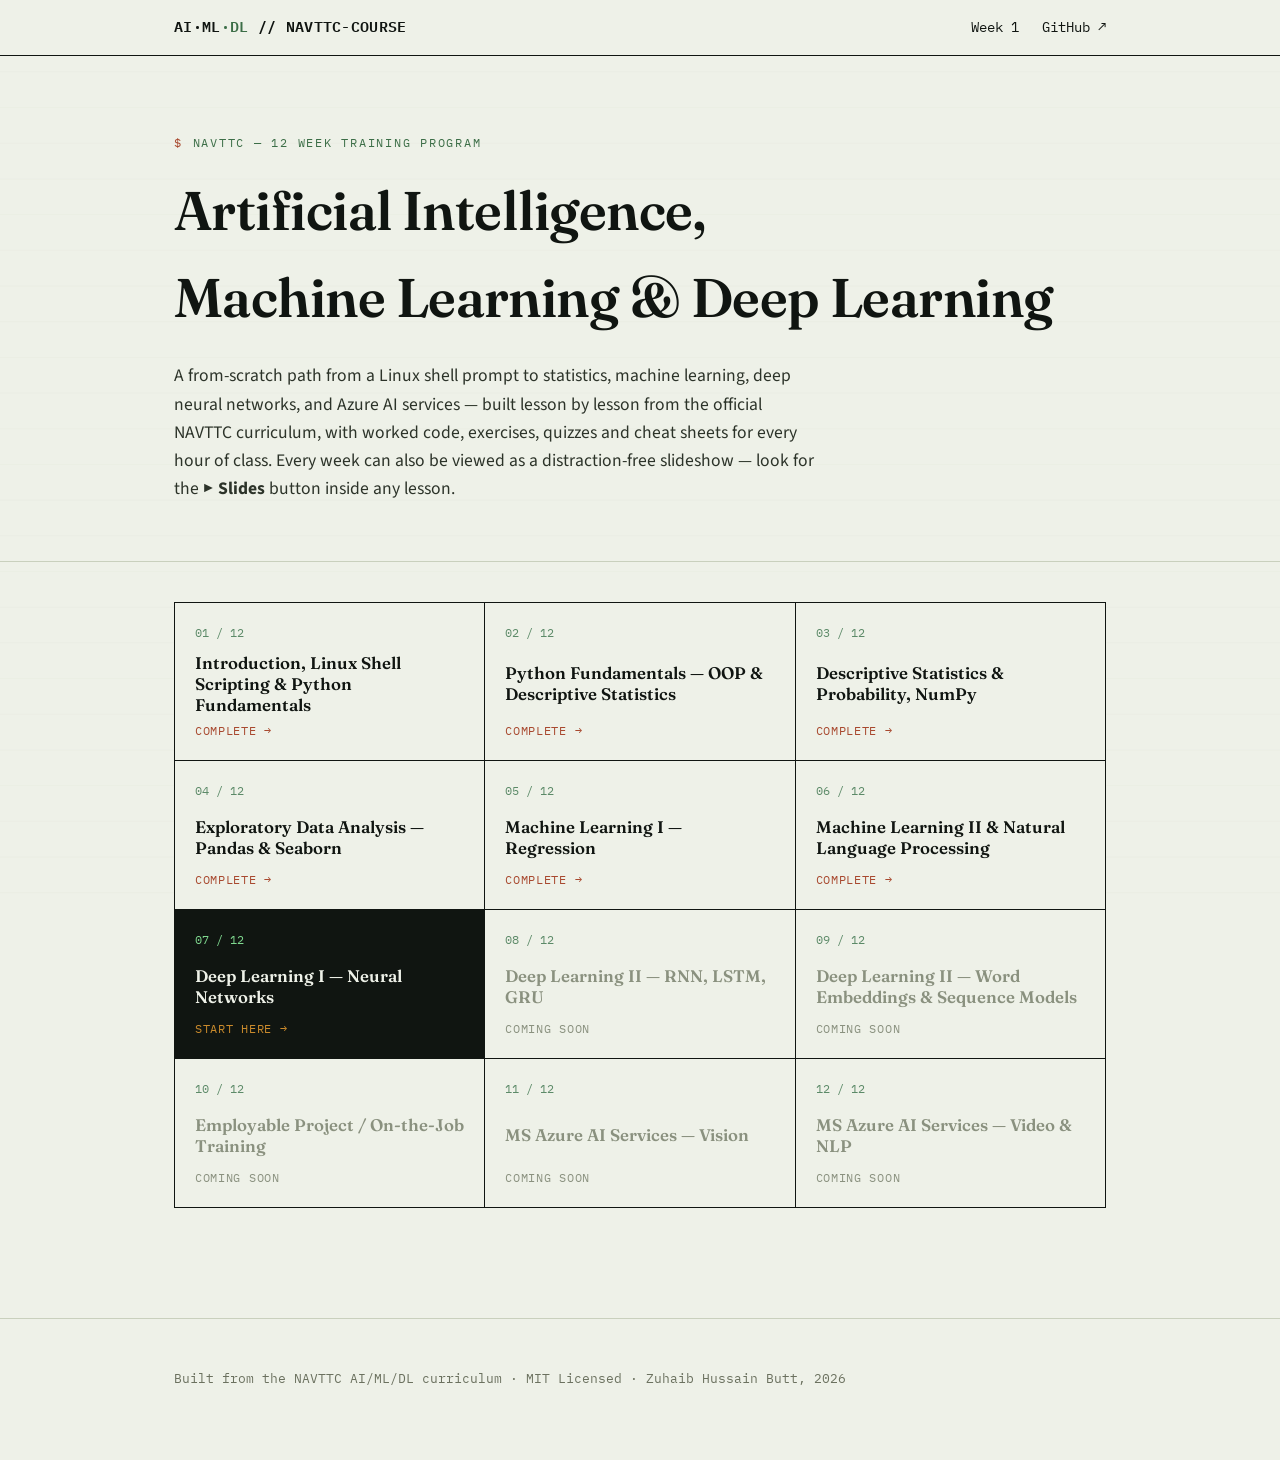
==== index.html @ b508e31c "Unlock Week 7 on course dashboard" ====
<!DOCTYPE html>
<html lang="en">
<head>
<meta charset="UTF-8">
<meta name="viewport" content="width=device-width, initial-scale=1.0">
<title>AI, ML &amp; Deep Learning — NAVTTC Course</title>
<meta name="description" content="A 12-week Artificial Intelligence, Machine Learning &amp; Deep Learning training course, built by Zuhaib Hussain Butt from the NAVTTC curriculum.">
<link rel="preconnect" href="https://fonts.googleapis.com">
<link href="https://fonts.googleapis.com/css2?family=Fraunces:wght@500;600;700&family=Source+Sans+3:wght@400;500;600&family=IBM+Plex+Mono:wght@400;500;600&display=swap" rel="stylesheet">
<link rel="stylesheet" href="assets/css/style.css">
</head>
<body>

<header class="topbar">
  <div class="wrap">
    <div class="brand">AI·ML<span>·DL</span> // navttc-course</div>
    <nav class="topnav">
      <a href="week1/index.html">Week 1</a>
      <a href="https://github.com/ZuhaibHussainButt/AI-ML-Navttc-course-By-zuhaib-" target="_blank" rel="noopener">GitHub ↗</a>
    </nav>
  </div>
</header>

<section class="hero">
  <div class="wrap">
    <p class="eyebrow">navttc — 12 week training program</p>
    <h1>Artificial Intelligence,<br>Machine Learning &amp; Deep Learning</h1>
    <p class="lede">A from-scratch path from a Linux shell prompt to statistics, machine learning,
      deep neural networks, and Azure AI services — built lesson by lesson from the official
      NAVTTC curriculum, with worked code, exercises, quizzes and cheat sheets for every hour of class.
      Every week can also be viewed as a distraction-free slideshow — look for the
      <strong>▶ Slides</strong> button inside any lesson.</p>
  </div>
</section>

<section class="week-index">
  <div class="wrap">
    <div class="week-grid">

      <a class="week-card" href="week1/index.html">
        <span class="num">01 / 12</span>
        <div>
          <h3>Introduction, Linux Shell Scripting &amp; Python Fundamentals</h3>
        </div>
        <span class="tag">Complete →</span>
      </a>

      <a class="week-card" href="week2/index.html">
        <span class="num">02 / 12</span>
        <div><h3>Python Fundamentals — OOP &amp; Descriptive Statistics</h3></div>
        <span class="tag">Complete →</span>
      </a>

      <a class="week-card" href="week3/index.html">
        <span class="num">03 / 12</span>
        <div><h3>Descriptive Statistics &amp; Probability, NumPy</h3></div>
        <span class="tag">Complete →</span>
      </a>

      <a class="week-card" href="week4/index.html">
        <span class="num">04 / 12</span>
        <div><h3>Exploratory Data Analysis — Pandas &amp; Seaborn</h3></div>
        <span class="tag">Complete →</span>
      </a>

      <a class="week-card" href="week5/index.html">
        <span class="num">05 / 12</span>
        <div><h3>Machine Learning I — Regression</h3></div>
        <span class="tag">Complete →</span>
      </a>

      <a class="week-card" href="week6/index.html">
        <span class="num">06 / 12</span>
        <div><h3>Machine Learning II &amp; Natural Language Processing</h3></div>
        <span class="tag">Complete →</span>
      </a>

      <a class="week-card active" href="week7/index.html">
        <span class="num">07 / 12</span>
        <div><h3>Deep Learning I — Neural Networks</h3></div>
        <span class="tag">Start here →</span>
      </a>

      <div class="week-card locked">
        <span class="num">08 / 12</span>
        <div><h3>Deep Learning II — RNN, LSTM, GRU</h3></div>
        <span class="tag">Coming soon</span>
      </div>

      <div class="week-card locked">
        <span class="num">09 / 12</span>
        <div><h3>Deep Learning II — Word Embeddings &amp; Sequence Models</h3></div>
        <span class="tag">Coming soon</span>
      </div>

      <div class="week-card locked">
        <span class="num">10 / 12</span>
        <div><h3>Employable Project / On-the-Job Training</h3></div>
        <span class="tag">Coming soon</span>
      </div>

      <div class="week-card locked">
        <span class="num">11 / 12</span>
        <div><h3>MS Azure AI Services — Vision</h3></div>
        <span class="tag">Coming soon</span>
      </div>

      <div class="week-card locked">
        <span class="num">12 / 12</span>
        <div><h3>MS Azure AI Services — Video &amp; NLP</h3></div>
        <span class="tag">Coming soon</span>
      </div>

    </div>
  </div>
</section>

<footer>
  <div class="wrap">
    Built from the NAVTTC AI/ML/DL curriculum · MIT Licensed · Zuhaib Hussain Butt, 2026
  </div>
</footer>

</body>
</html>
---- assets/css/style.css ----
/* ============================================================
   AI · ML · Deep Learning — NAVTTC Course Site
   Design language: "field notebook meets terminal" — the course
   moves from a shell prompt to Python to statistics to neural
   nets, so the visual system borrows from a lab notebook (index
   tabs, punch-card numbering, monospace data) crossed with a
   dark terminal (the very first thing every trainee opens).
   ============================================================ */

:root{
  --ink:        #101511;
  --paper:      #eef1e8;
  --paper-dim:  #e2e6d9;
  --line:       #c9d0bd;
  --moss:       #3c6e47;
  --moss-dim:   #5c8a68;
  --amber:      #c98a2c;
  --rust:       #a8492f;
  --code-bg:    #0d130f;
  --code-ink:   #d8e4d0;
  --code-accent:#7fd88f;

  --font-display: "Fraunces", "Iowan Old Style", "Georgia", serif;
  --font-body:    "Source Sans 3", "Helvetica Neue", Arial, sans-serif;
  --font-mono:    "IBM Plex Mono", "SFMono-Regular", Consolas, monospace;

  --radius: 2px;
  --max: 980px;
}

@font-face{ font-family: sysfallback; src: local(Arial); }

*{ box-sizing: border-box; }
html{ scroll-behavior: smooth; }

body{
  margin:0;
  background: var(--paper);
  color: var(--ink);
  font-family: var(--font-body);
  font-size: 17px;
  line-height: 1.6;
  -webkit-font-smoothing: antialiased;
}

body::before{
  content:"";
  position: fixed; inset:0;
  background-image:
    linear-gradient(var(--line) 1px, transparent 1px);
  background-size: 100% 2.1em;
  opacity: .08;
  pointer-events: none;
  z-index: 0;
}

a{ color: var(--moss); text-decoration-thickness: 1px; }
a:hover{ color: var(--rust); }

h1,h2,h3,h4{ font-family: var(--font-display); font-weight: 600; margin: 0 0 .4em; }
h1{ font-size: clamp(2.2rem, 5vw, 3.4rem); letter-spacing: -.01em; }
h2{ font-size: clamp(1.5rem, 3vw, 2rem); }
h3{ font-size: 1.25rem; }

.wrap{ max-width: var(--max); margin: 0 auto; padding: 0 24px; position: relative; z-index:1; }

/* ---------- top bar ---------- */
.topbar{
  border-bottom: 1px solid var(--ink);
  background: var(--paper);
  position: sticky; top:0; z-index: 50;
}
.topbar .wrap{ display:flex; align-items:center; justify-content: space-between; padding: 14px 24px; }
.brand{ font-family: var(--font-mono); font-weight:600; letter-spacing:.02em; font-size: .95rem; text-transform: uppercase; color: var(--ink); }
.brand span{ color: var(--moss); }
.topnav a{ font-family: var(--font-mono); font-size: .85rem; margin-left: 20px; color: var(--ink); text-decoration:none; border-bottom: 1px solid transparent; }
.topnav a:hover{ border-bottom-color: var(--rust); color: var(--rust); }

/* ---------- hero ---------- */
.hero{
  padding: 64px 0 40px;
  border-bottom: 1px solid var(--line);
}
.hero .eyebrow{
  font-family: var(--font-mono);
  font-size: .78rem;
  text-transform: uppercase;
  letter-spacing: .14em;
  color: var(--moss);
  display:flex; align-items:center; gap:10px;
  margin-bottom: 14px;
}
.hero .eyebrow::before{ content:"$"; color: var(--rust); }
.hero p.lede{ max-width: 640px; font-size: 1.1rem; color:#2c3329; }

/* ---------- punch-card week index ---------- */
.week-index{ padding: 40px 0 80px; }
.week-grid{
  display:grid;
  grid-template-columns: repeat(auto-fill, minmax(240px,1fr));
  gap: 1px;
  background: var(--ink);
  border: 1px solid var(--ink);
}
.week-card{
  background: var(--paper);
  padding: 20px;
  min-height: 148px;
  display:flex; flex-direction:column; justify-content: space-between;
  text-decoration:none;
  color: var(--ink);
  transition: background .15s ease;
  position: relative;
}
.week-card:hover{ background: var(--paper-dim); }
.week-card .num{
  font-family: var(--font-mono);
  font-size: .78rem;
  color: var(--moss-dim);
}
.week-card h3{ margin: 10px 0 6px; font-size: 1.05rem; line-height:1.25; }
.week-card .tag{
  font-family: var(--font-mono); font-size: .72rem; text-transform:uppercase;
  letter-spacing: .06em; color: var(--rust);
}
.week-card.locked{ color:#8a917f; }
.week-card.locked .tag{ color:#8a917f; }
.week-card.active{ background: var(--ink); color: var(--paper); }
.week-card.active .num{ color: var(--code-accent); }
.week-card.active .tag{ color: var(--amber); }

/* ---------- day tabs ---------- */
.daynav{
  display:flex; flex-wrap:wrap; gap:8px;
  padding: 24px 0;
  border-bottom: 1px solid var(--line);
  position: sticky; top: 53px; background: var(--paper); z-index: 40;
}
.daynav a{
  font-family: var(--font-mono); font-size: .82rem;
  padding: 8px 14px;
  border: 1px solid var(--ink);
  text-decoration:none; color: var(--ink);
  border-radius: var(--radius);
}
.daynav a:hover{ background: var(--ink); color: var(--paper); }

/* ---------- lesson blocks ---------- */
.day-section{ padding: 56px 0; border-bottom: 1px dashed var(--line); }
.day-section:last-of-type{ border-bottom: none; }
.day-head{ display:flex; align-items: baseline; gap: 16px; margin-bottom: 8px; }
.day-head .day-num{
  font-family: var(--font-mono); font-size: 2.6rem; font-weight:700; color: var(--paper);
  background: var(--moss); padding: 2px 14px; line-height:1;
}
.day-head h2{ margin:0; }
.day-sub{ font-family: var(--font-mono); font-size: .85rem; color: var(--rust); margin-bottom: 28px; }

.topic{ margin: 30px 0; padding-left: 18px; border-left: 3px solid var(--moss); }
.topic h3{ margin-bottom: 8px; }
.topic h3 .hr{ font-family: var(--font-mono); font-size:.7rem; color:#8a917f; margin-left:8px; font-weight:400; }
.topic p{ margin: 0 0 10px; }
.topic ul{ margin: 8px 0; padding-left: 22px; }
.topic li{ margin-bottom: 4px; }

.callout{
  background: var(--paper-dim);
  border: 1px solid var(--line);
  border-left: 4px solid var(--amber);
  padding: 14px 18px;
  margin: 14px 0;
  font-size: .95rem;
}
.callout.warn{ border-left-color: var(--rust); }
.callout .tag{ font-family: var(--font-mono); font-size:.72rem; text-transform:uppercase; letter-spacing:.08em; color: var(--rust); display:block; margin-bottom:4px;}
.callout.warn .tag{ color: var(--rust); }

pre{
  background: var(--code-bg);
  color: var(--code-ink);
  font-family: var(--font-mono);
  font-size: .87rem;
  padding: 18px 20px;
  overflow-x: auto;
  border-radius: var(--radius);
  margin: 14px 0;
  line-height: 1.55;
}
pre .c{ color: var(--code-accent); } /* comments */
code{ font-family: var(--font-mono); background: var(--paper-dim); padding: 1px 5px; border-radius: 2px; font-size: .92em; }
pre code{ background: none; padding:0; }

/* ---------- quiz ---------- */
.quiz-block{ background:#fff; border:1px solid var(--ink); padding: 20px; margin: 16px 0; }
.quiz-block p.q{ font-weight:600; margin: 0 0 10px; }
.quiz-block ol{ margin:0 0 10px; padding-left: 22px; }
.quiz-block .ans{ font-family: var(--font-mono); font-size: .85rem; color: var(--moss); }
.quiz-block details summary{ cursor:pointer; font-family: var(--font-mono); font-size:.82rem; color: var(--rust); }

/* ---------- exercises ---------- */
.ex-grid{ display:grid; grid-template-columns: repeat(auto-fit,minmax(220px,1fr)); gap:14px; margin: 16px 0; }
.ex-card{ border:1px solid var(--line); background:#fff; padding:16px; }
.ex-card .lvl{ font-family: var(--font-mono); font-size:.7rem; text-transform:uppercase; letter-spacing:.08em; padding:2px 8px; border-radius: 10px; display:inline-block; margin-bottom:8px;}
.lvl.easy{ background:#e1f0e4; color: var(--moss); }
.lvl.medium{ background:#f5e6c9; color:#8a5a12; }
.lvl.hard{ background:#f3d9d0; color: var(--rust); }
.lvl.expert{ background: var(--ink); color: var(--paper); }

/* ---------- cheat sheet ---------- */
.cheat{ background: var(--ink); color: var(--paper); padding: 30px; margin: 20px 0; }
.cheat h3{ color: var(--code-accent); }
.cheat table{ width:100%; border-collapse: collapse; font-family: var(--font-mono); font-size: .85rem; }
.cheat td{ padding: 6px 10px; border-bottom: 1px solid #2a3327; vertical-align: top; }
.cheat td:first-child{ color: var(--amber); white-space: nowrap; }

/* ---------- mcq self-check ---------- */
.mcq{ background:#fff; border:1px solid var(--ink); padding:18px; margin:14px 0; }
.mcq p.q{ font-weight:600; margin:0 0 10px; }
.mcq-opt{ display:block; width:100%; text-align:left; background: var(--paper); border:1px solid var(--line); padding:8px 12px; margin-bottom:6px; font-family: var(--font-body); cursor:pointer; border-radius: var(--radius); }
.mcq-opt:hover{ border-color: var(--ink); }
.mcq-opt.correct{ background:#e1f0e4; border-color: var(--moss); }
.mcq-opt.wrong{ background:#f3d9d0; border-color: var(--rust); }

/* ---------- video embeds ---------- */
.video-embed{
  position:relative; width:100%; max-width:640px; padding-bottom:min(56.25%, 360px);
  height:0; overflow:hidden; margin:18px 0; border:1px solid var(--ink); background:#000;
}
.video-embed iframe{ position:absolute; top:0; left:0; width:100%; height:100%; border:0; }
.video-caption{ font-family: var(--font-mono); font-size:.78rem; color:#6b715f; margin-top:6px; }
.video-caption a{ color:#6b715f; }

/* ---------- slide mode toggle button ---------- */
.topnav-btn{
  font-family: var(--font-mono); font-size:.85rem; margin-left:20px;
  background: var(--ink); color: var(--paper); border:1px solid var(--ink);
  padding: 5px 12px; border-radius: var(--radius); cursor:pointer;
}
.topnav-btn:hover{ background: var(--rust); border-color: var(--rust); }
body.slide-mode .topnav-btn{ background: var(--rust); border-color: var(--rust); }

/* ---------- slide mode presentation ---------- */
body.slide-mode{ overflow:hidden; }
body.slide-mode .topbar,
body.slide-mode .hero,
body.slide-mode .daynav,
body.slide-mode footer,
body.slide-mode .progress-track{ display:none !important; }

body.slide-mode main.wrap{ max-width:none; padding:0; }

body.slide-mode .day-section{
  display:none;
  height:100vh;
  width:100vw;
  padding: 64px 8vw 90px;
  border-bottom:none;
  overflow-y:auto;
  box-sizing:border-box;
}
body.slide-mode .day-section.active-slide{ display:block; animation: slidein .25s ease; }
@keyframes slidein{ from{ opacity:0; transform: translateX(12px);} to{ opacity:1; transform:none; } }

body.slide-mode .day-head .day-num{ font-size: 3.2rem; }
body.slide-mode .topic{ max-width: 900px; }
body.slide-mode .cheat table{ font-size: .95rem; }

.slide-controls{
  position:fixed; bottom:0; left:0; right:0;
  display:none; align-items:center; justify-content:space-between;
  padding:14px 28px; background: var(--ink); color: var(--paper);
  font-family: var(--font-mono); font-size:.85rem; z-index:200;
}
body.slide-mode .slide-controls{ display:flex; }
.slide-controls button{
  background:none; border:1px solid var(--paper); color: var(--paper);
  font-family: var(--font-mono); padding:7px 16px; cursor:pointer; border-radius: var(--radius);
}
.slide-controls button:hover{ background: var(--paper); color: var(--ink); }
.slide-controls .slide-pos{ letter-spacing:.05em; color: var(--code-accent); }
.slide-exit{
  position:fixed; top:16px; right:16px; z-index:210; display:none;
  background: var(--ink); color: var(--paper); border:1px solid var(--paper);
  font-family: var(--font-mono); font-size:.78rem; padding:7px 14px; cursor:pointer; border-radius: var(--radius);
}
body.slide-mode .slide-exit{ display:block; }
.slide-exit:hover{ background: var(--rust); border-color: var(--rust); }

@media (max-width: 640px){
  body.slide-mode .day-section{ padding: 50px 6vw 90px; }
  body.slide-mode .day-head .day-num{ font-size: 2rem; }
}

/* ---------- footer ---------- */
footer{ padding: 50px 0 70px; font-family: var(--font-mono); font-size: .8rem; color:#6b715f; border-top:1px solid var(--line); margin-top: 30px;}
footer a{ color:#6b715f; }

.progress-track{ height: 4px; background: var(--line); position: sticky; top:0; z-index: 60;}
.progress-fill{ height:100%; background: var(--moss); width:0%; }

@media (max-width: 640px){
  .day-head .day-num{ font-size: 1.8rem; }
  .daynav{ position: static; }
}
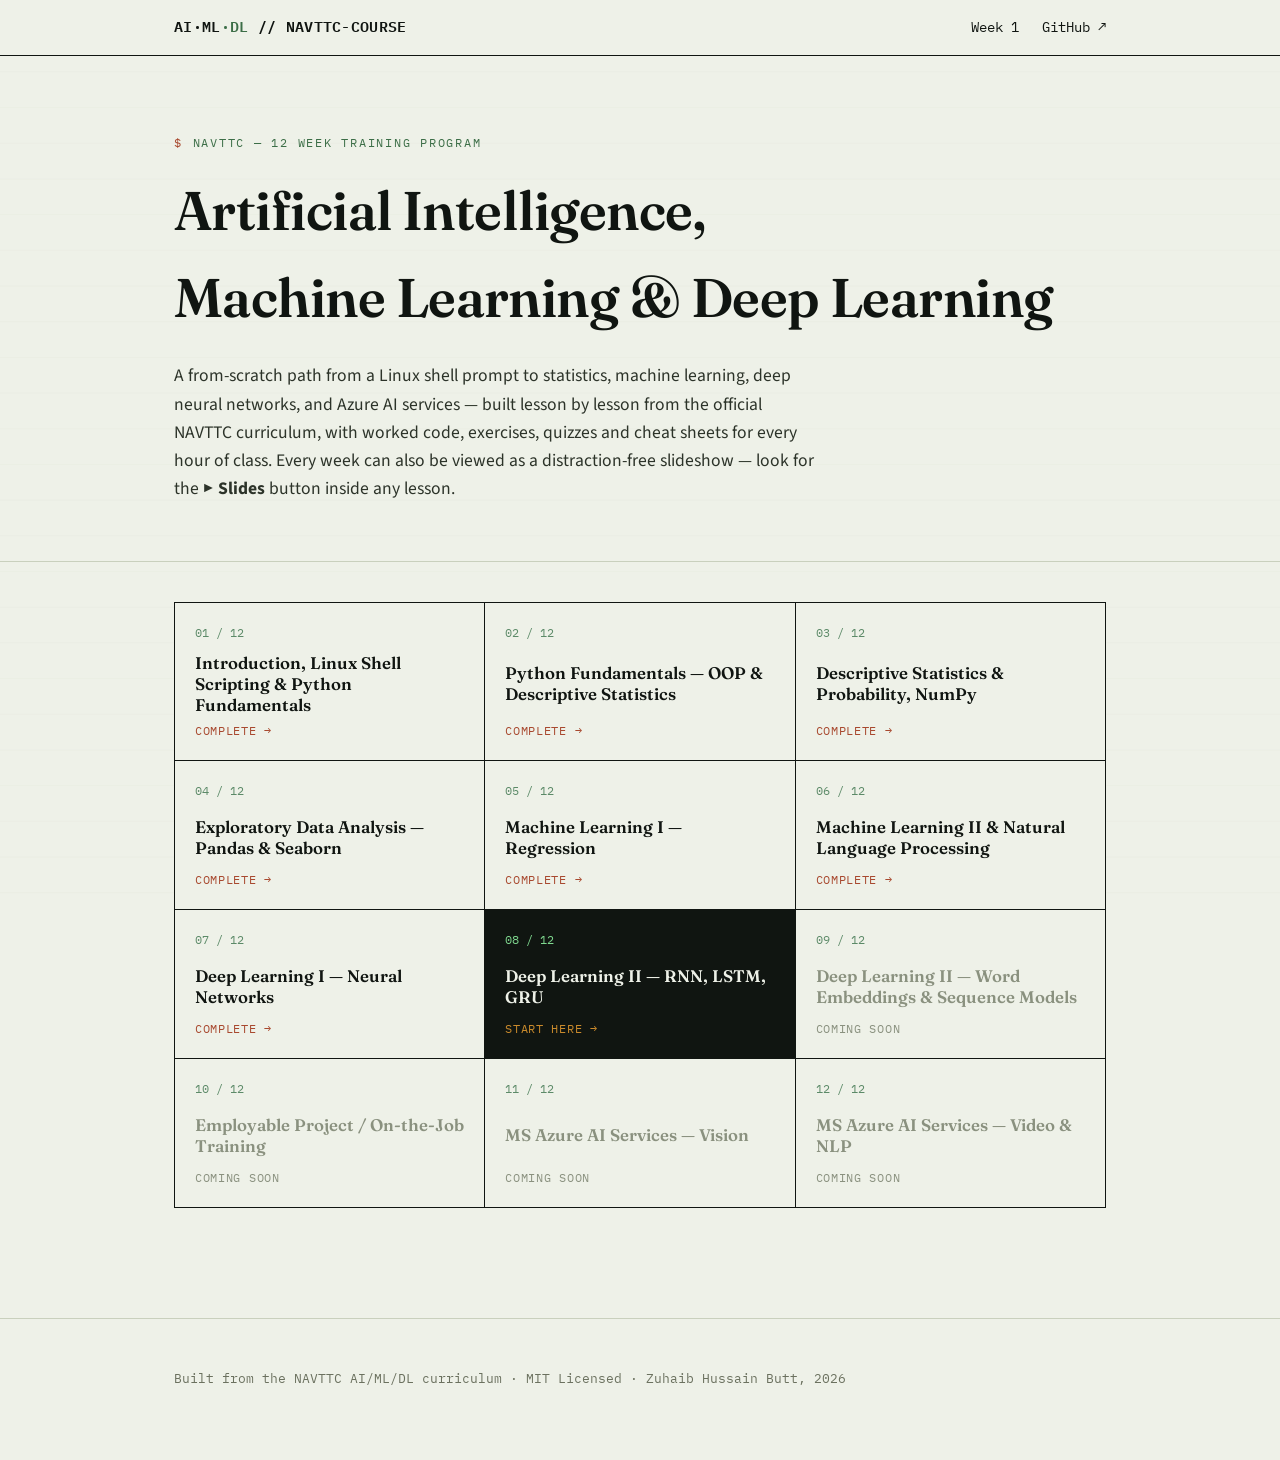
==== commit 34998f08: "Unlock Week 8 on course dashboard" ====
--- a/index.html
+++ b/index.html
@@ -75,17 +75,17 @@
         <span class="tag">Complete →</span>
       </a>
 
-      <a class="week-card active" href="week7/index.html">
+      <a class="week-card" href="week7/index.html">
         <span class="num">07 / 12</span>
         <div><h3>Deep Learning I — Neural Networks</h3></div>
+        <span class="tag">Complete →</span>
+      </a>
+
+      <a class="week-card active" href="week8/index.html">
+        <span class="num">08 / 12</span>
+        <div><h3>Deep Learning II — RNN, LSTM, GRU</h3></div>
         <span class="tag">Start here →</span>
       </a>
-
-      <div class="week-card locked">
-        <span class="num">08 / 12</span>
-        <div><h3>Deep Learning II — RNN, LSTM, GRU</h3></div>
-        <span class="tag">Coming soon</span>
-      </div>
 
       <div class="week-card locked">
         <span class="num">09 / 12</span>
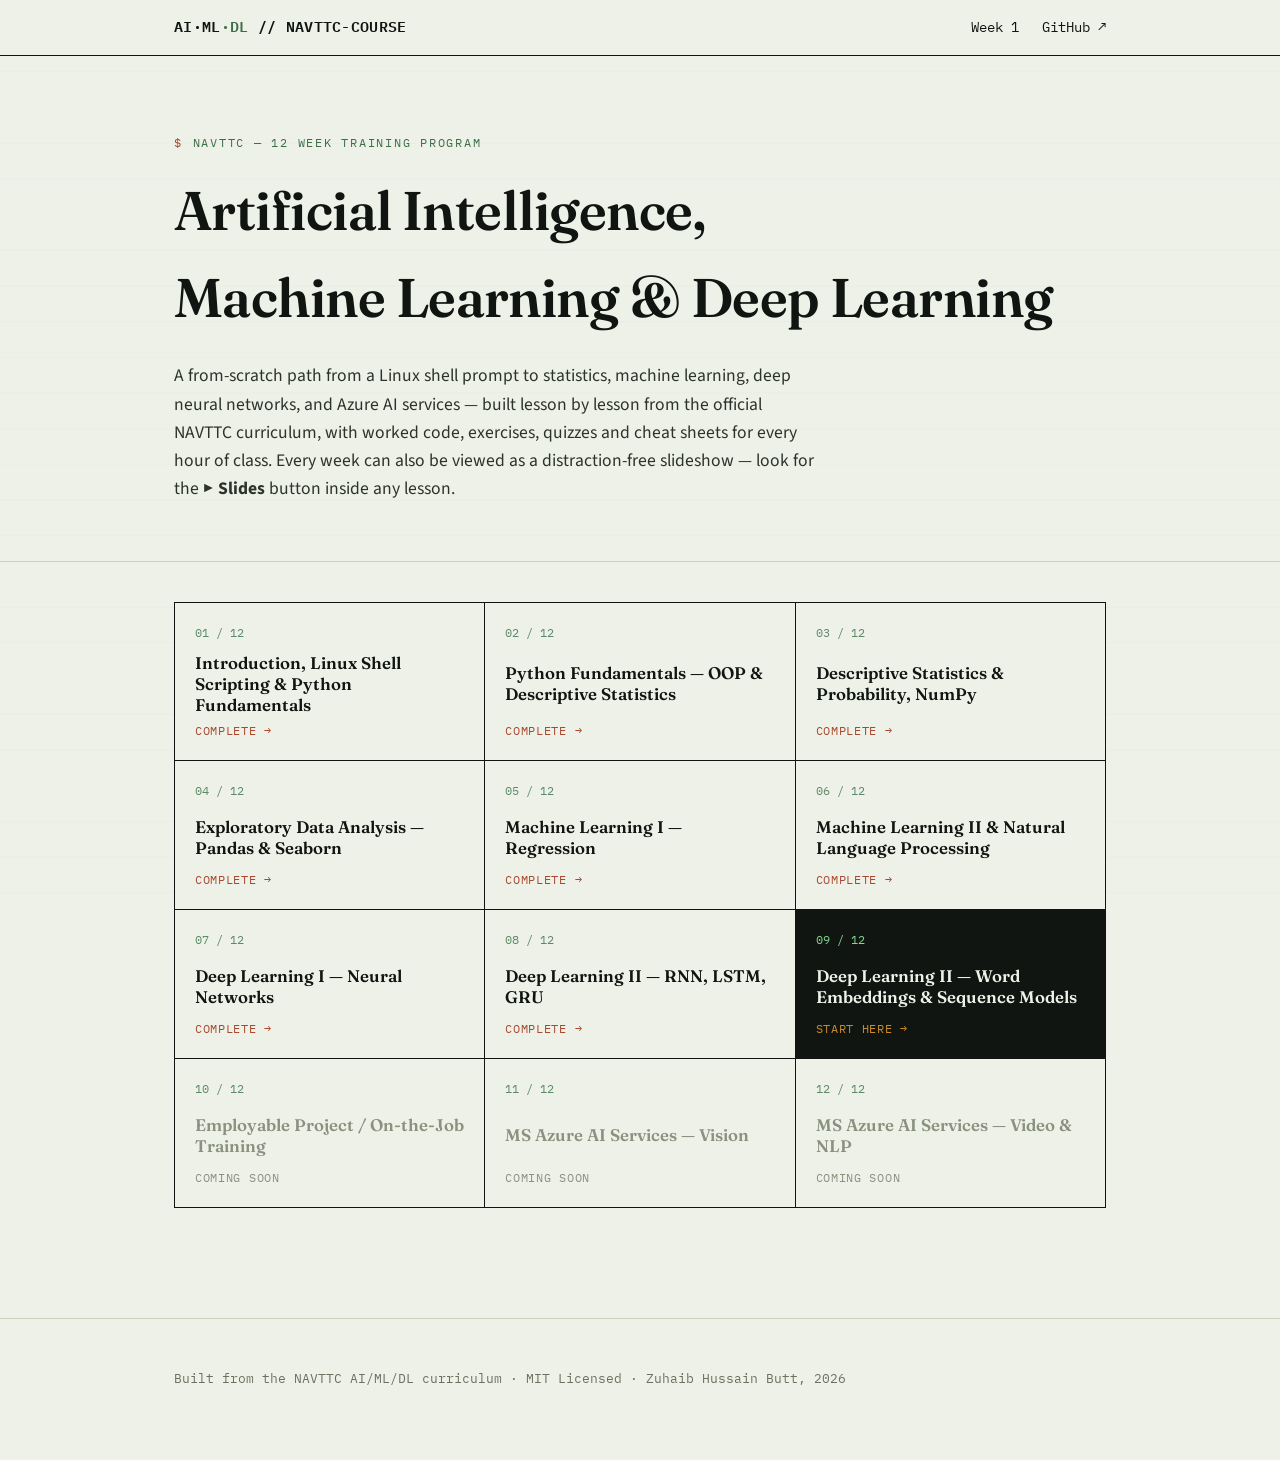
==== commit 70e0a6ae: "Unlock Week 9 on course dashboard" ====
--- a/index.html
+++ b/index.html
@@ -81,17 +81,17 @@
         <span class="tag">Complete →</span>
       </a>
 
-      <a class="week-card active" href="week8/index.html">
+      <a class="week-card" href="week8/index.html">
         <span class="num">08 / 12</span>
         <div><h3>Deep Learning II — RNN, LSTM, GRU</h3></div>
+        <span class="tag">Complete →</span>
+      </a>
+
+      <a class="week-card active" href="week9/index.html">
+        <span class="num">09 / 12</span>
+        <div><h3>Deep Learning II — Word Embeddings &amp; Sequence Models</h3></div>
         <span class="tag">Start here →</span>
       </a>
-
-      <div class="week-card locked">
-        <span class="num">09 / 12</span>
-        <div><h3>Deep Learning II — Word Embeddings &amp; Sequence Models</h3></div>
-        <span class="tag">Coming soon</span>
-      </div>
 
       <div class="week-card locked">
         <span class="num">10 / 12</span>
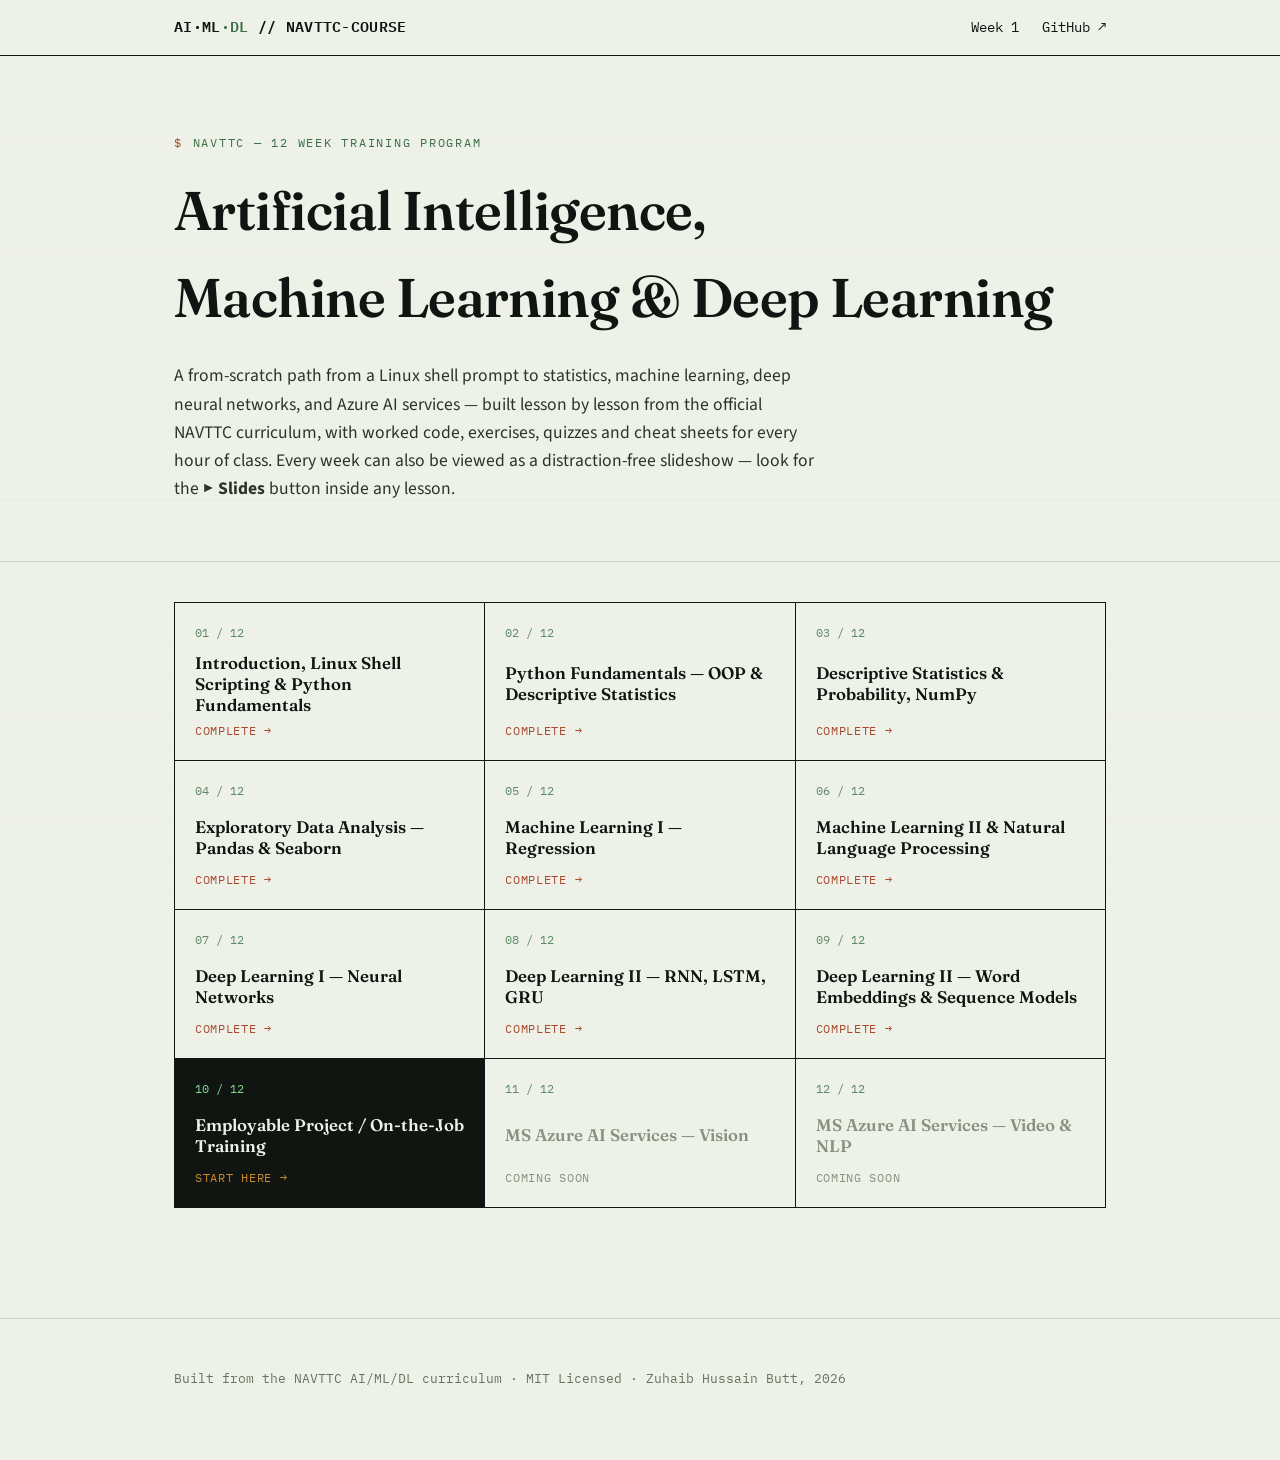
==== commit fcd45539: "Unlock Week 10 on course dashboard" ====
--- a/index.html
+++ b/index.html
@@ -87,17 +87,17 @@
         <span class="tag">Complete →</span>
       </a>
 
-      <a class="week-card active" href="week9/index.html">
+      <a class="week-card" href="week9/index.html">
         <span class="num">09 / 12</span>
         <div><h3>Deep Learning II — Word Embeddings &amp; Sequence Models</h3></div>
+        <span class="tag">Complete →</span>
+      </a>
+
+      <a class="week-card active" href="week10/index.html">
+        <span class="num">10 / 12</span>
+        <div><h3>Employable Project / On-the-Job Training</h3></div>
         <span class="tag">Start here →</span>
       </a>
-
-      <div class="week-card locked">
-        <span class="num">10 / 12</span>
-        <div><h3>Employable Project / On-the-Job Training</h3></div>
-        <span class="tag">Coming soon</span>
-      </div>
 
       <div class="week-card locked">
         <span class="num">11 / 12</span>
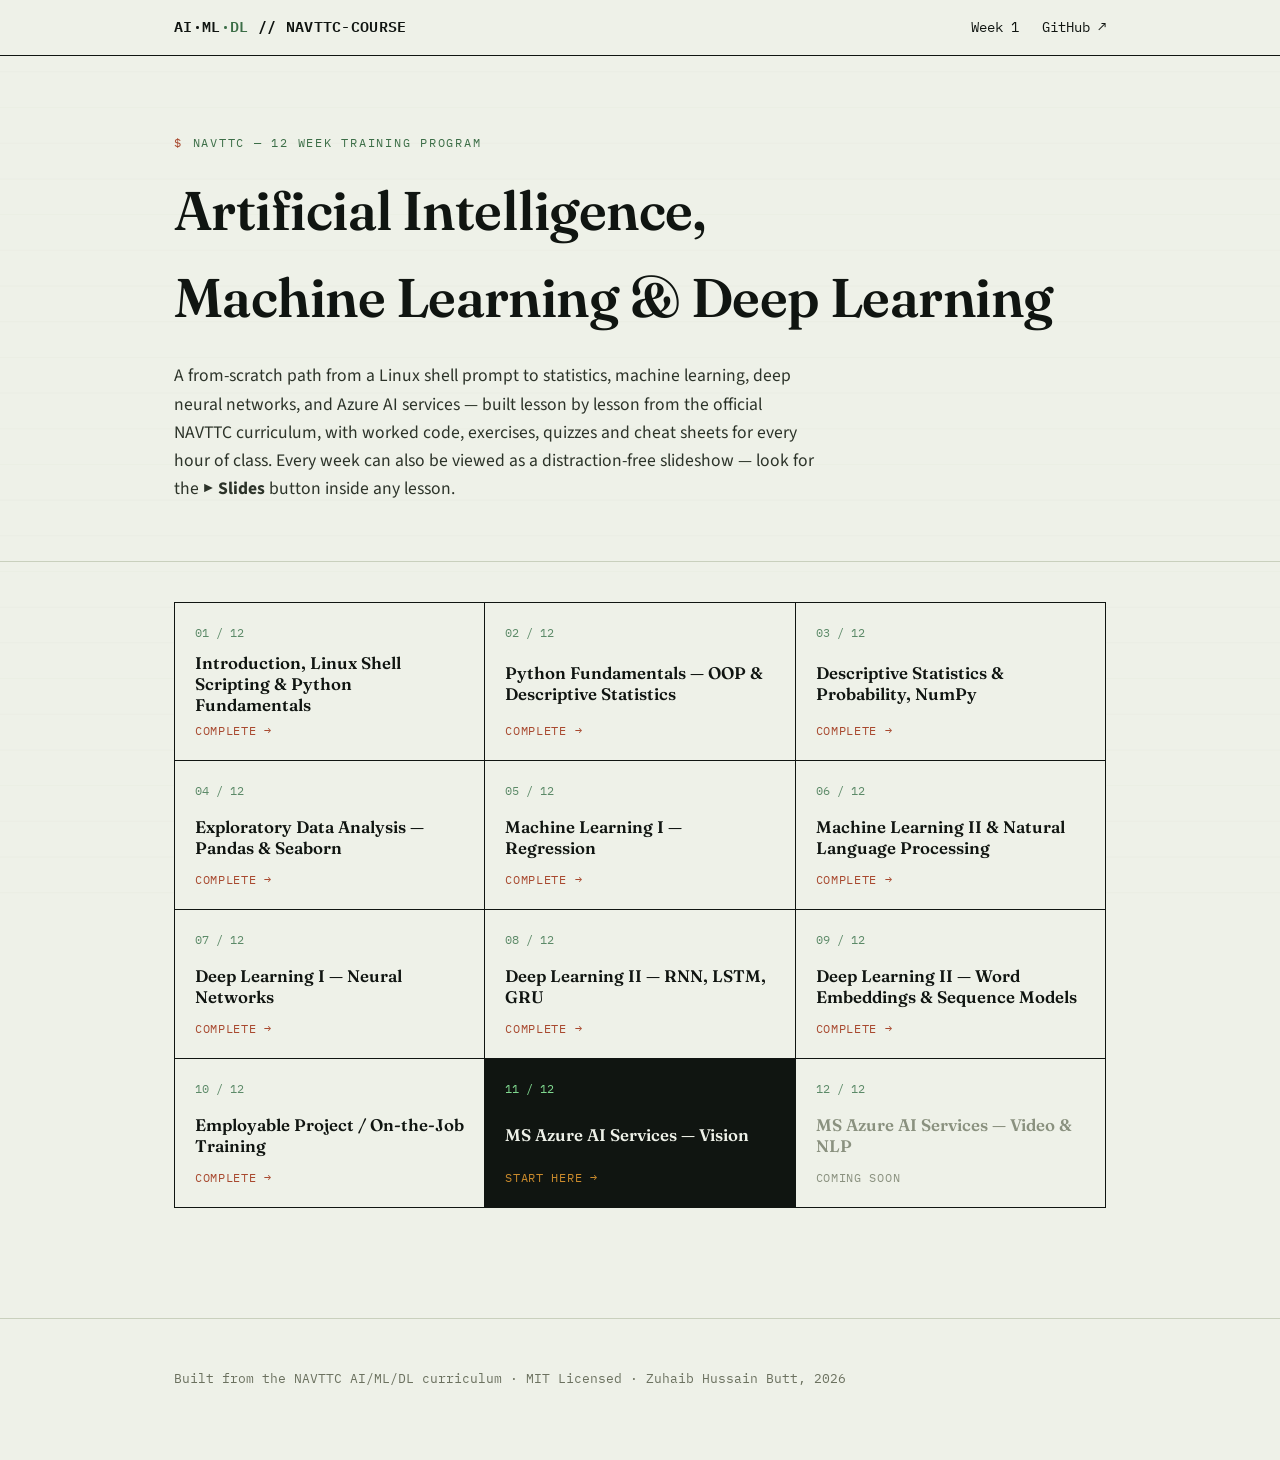
==== commit d6cd13e1: "Unlock Week 11 on course dashboard" ====
--- a/index.html
+++ b/index.html
@@ -93,17 +93,17 @@
         <span class="tag">Complete →</span>
       </a>
 
-      <a class="week-card active" href="week10/index.html">
+      <a class="week-card" href="week10/index.html">
         <span class="num">10 / 12</span>
         <div><h3>Employable Project / On-the-Job Training</h3></div>
+        <span class="tag">Complete →</span>
+      </a>
+
+      <a class="week-card active" href="week11/index.html">
+        <span class="num">11 / 12</span>
+        <div><h3>MS Azure AI Services — Vision</h3></div>
         <span class="tag">Start here →</span>
       </a>
-
-      <div class="week-card locked">
-        <span class="num">11 / 12</span>
-        <div><h3>MS Azure AI Services — Vision</h3></div>
-        <span class="tag">Coming soon</span>
-      </div>
 
       <div class="week-card locked">
         <span class="num">12 / 12</span>
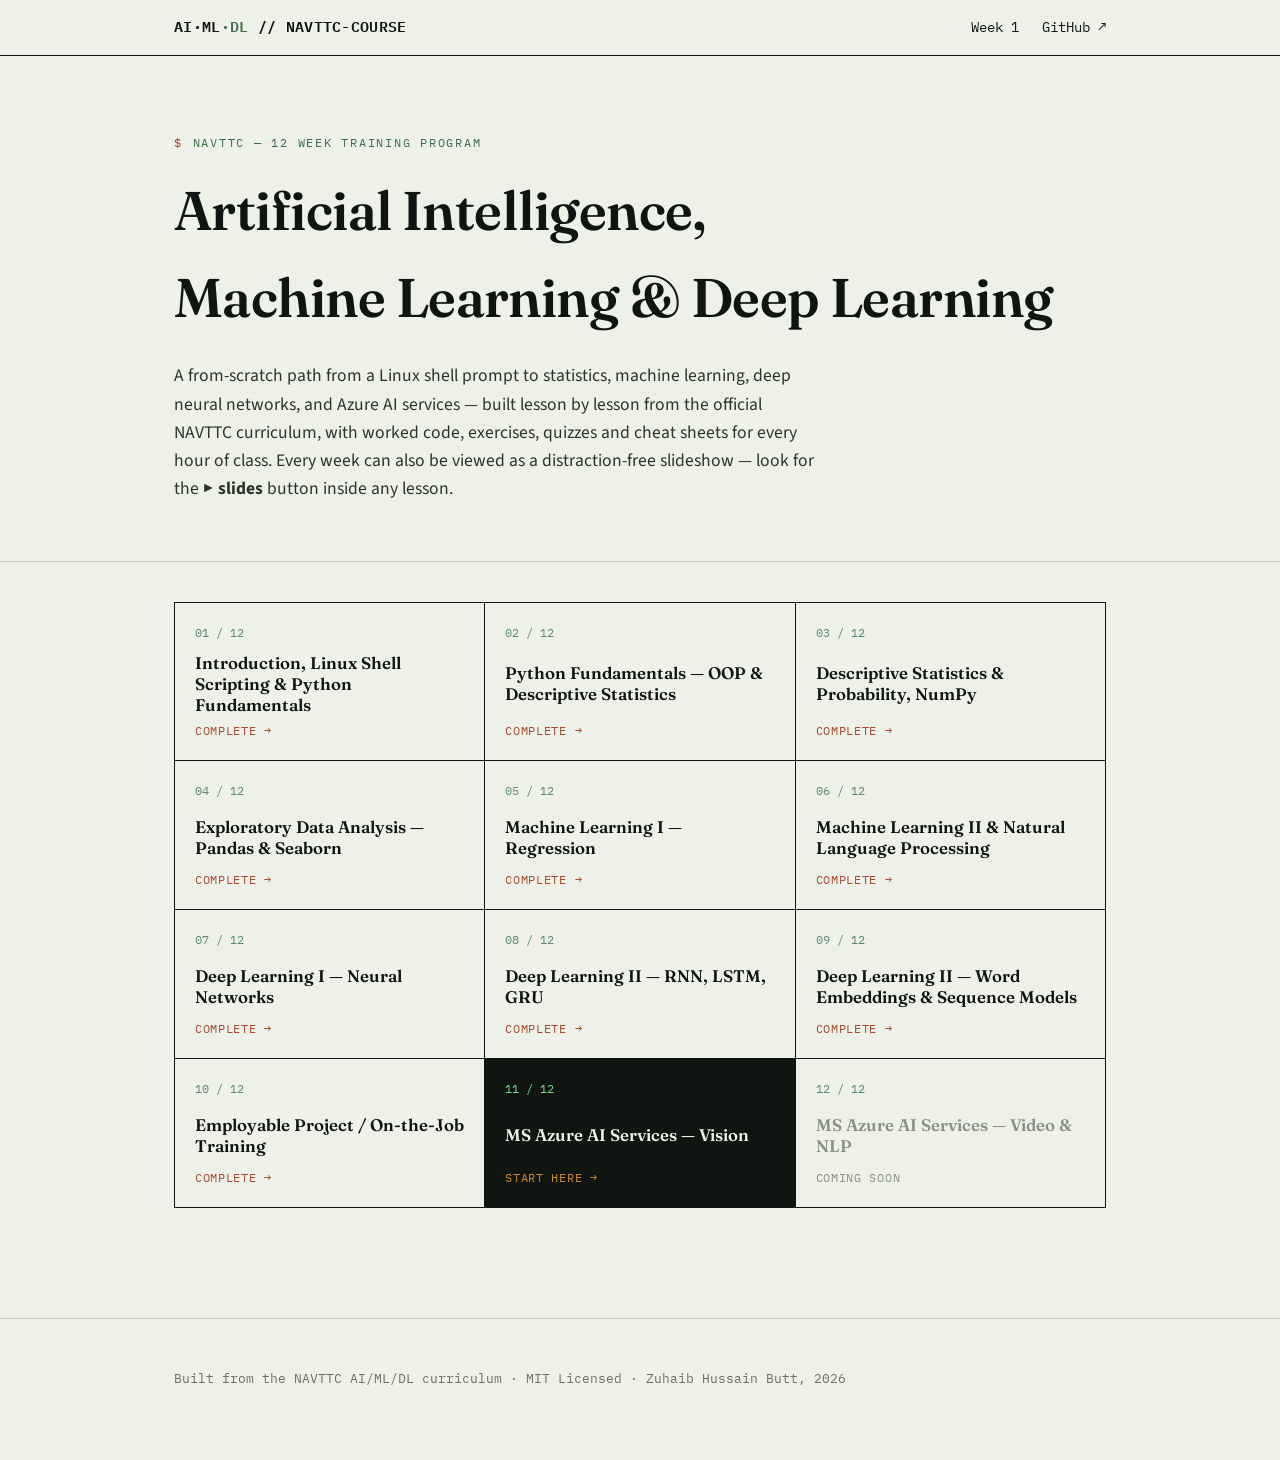
==== commit 56899dc4: "Add Week 11: MS Azure AI Services — Platform & Vision (written by Grok)" ====
--- a/index.html
+++ b/index.html
@@ -29,7 +29,7 @@
       deep neural networks, and Azure AI services — built lesson by lesson from the official
       NAVTTC curriculum, with worked code, exercises, quizzes and cheat sheets for every hour of class.
       Every week can also be viewed as a distraction-free slideshow — look for the
-      <strong>▶ Slides</strong> button inside any lesson.</p>
+      <strong>▶ slides</strong> button inside any lesson.</p>
   </div>
 </section>
 
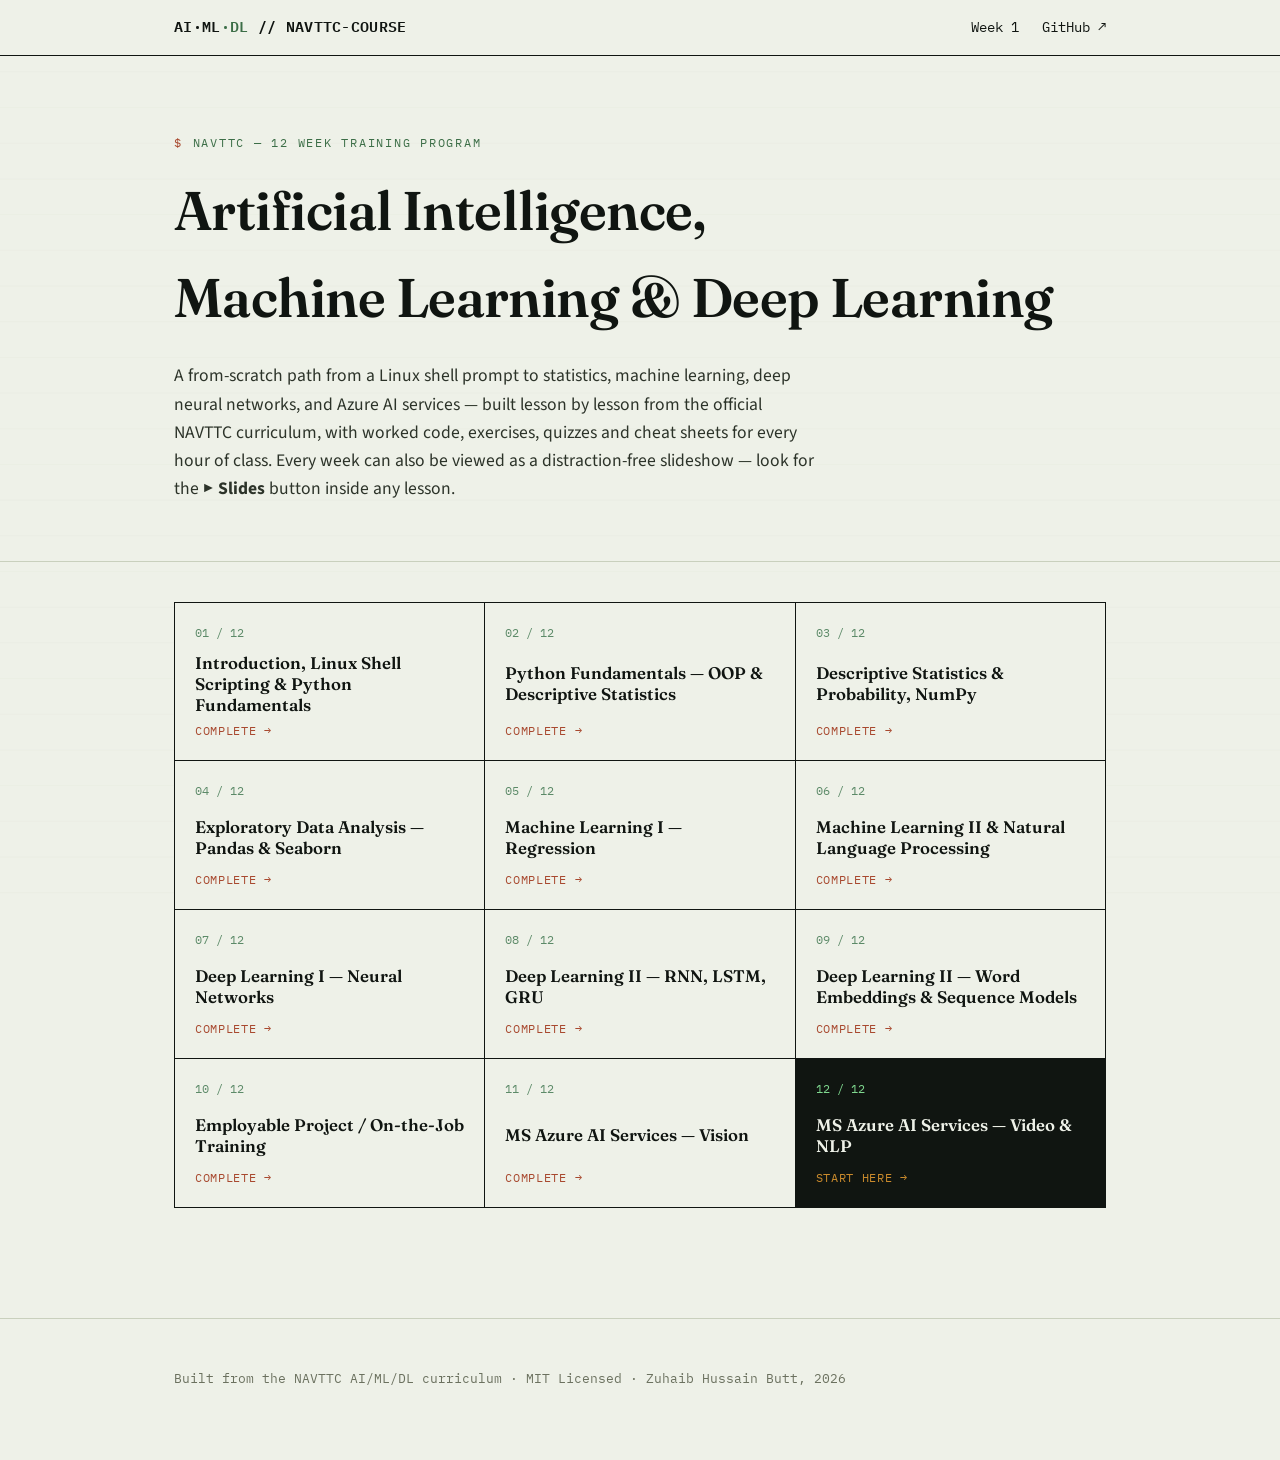
==== commit 0cba617b: "Unlock Week 12 — full 12-week course complete" ====
--- a/index.html
+++ b/index.html
@@ -29,7 +29,7 @@
       deep neural networks, and Azure AI services — built lesson by lesson from the official
       NAVTTC curriculum, with worked code, exercises, quizzes and cheat sheets for every hour of class.
       Every week can also be viewed as a distraction-free slideshow — look for the
-      <strong>▶ slides</strong> button inside any lesson.</p>
+      <strong>▶ Slides</strong> button inside any lesson.</p>
   </div>
 </section>
 
@@ -99,17 +99,17 @@
         <span class="tag">Complete →</span>
       </a>
 
-      <a class="week-card active" href="week11/index.html">
+      <a class="week-card" href="week11/index.html">
         <span class="num">11 / 12</span>
         <div><h3>MS Azure AI Services — Vision</h3></div>
+        <span class="tag">Complete →</span>
+      </a>
+
+      <a class="week-card active" href="week12/index.html">
+        <span class="num">12 / 12</span>
+        <div><h3>MS Azure AI Services — Video &amp; NLP</h3></div>
         <span class="tag">Start here →</span>
       </a>
-
-      <div class="week-card locked">
-        <span class="num">12 / 12</span>
-        <div><h3>MS Azure AI Services — Video &amp; NLP</h3></div>
-        <span class="tag">Coming soon</span>
-      </div>
 
     </div>
   </div>
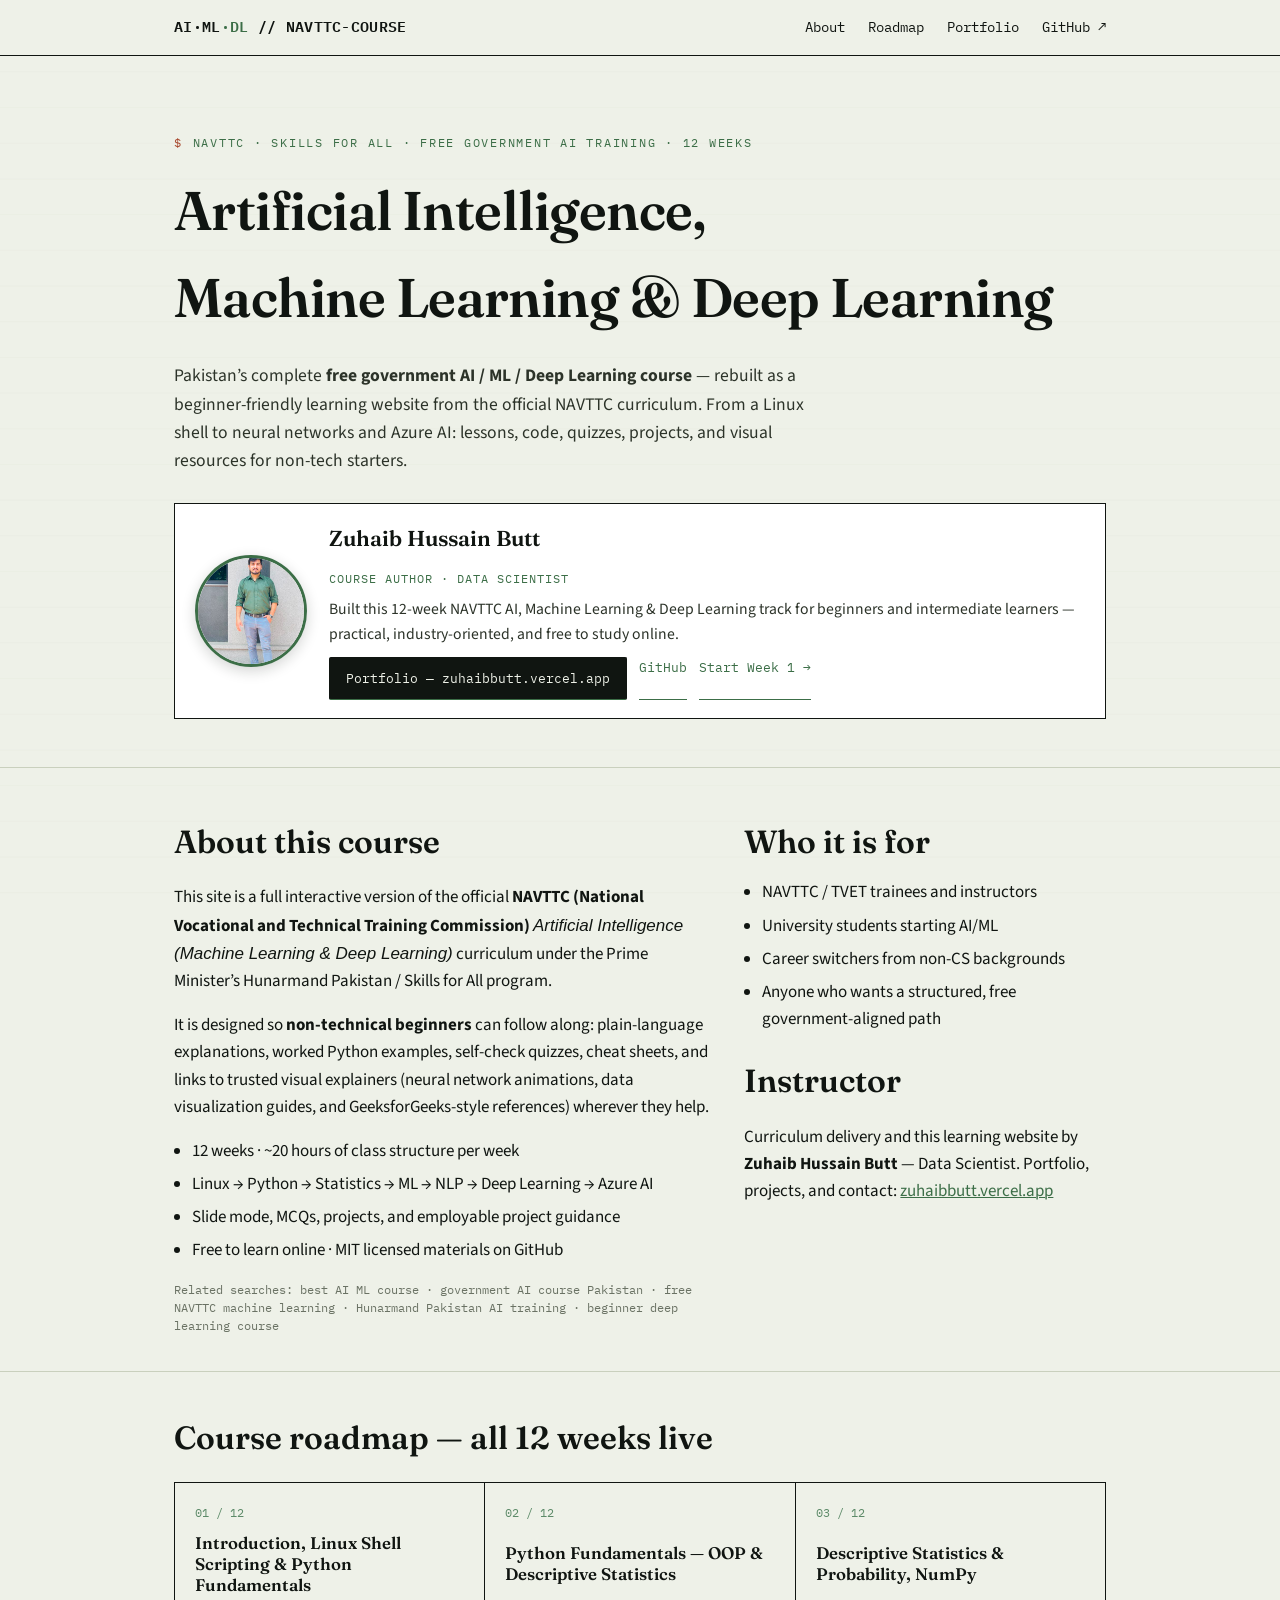
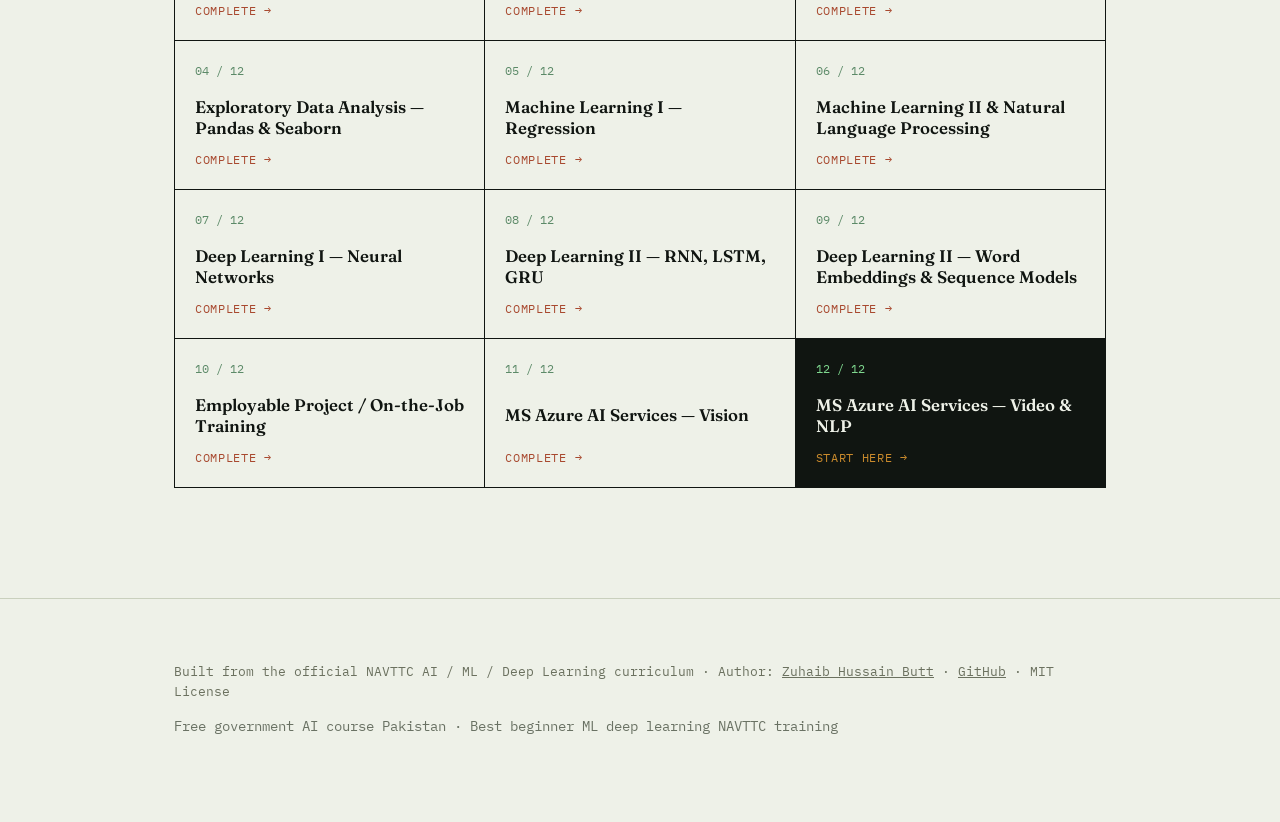
==== commit e28b7539: "Homepage: About, SEO for government AI course, portfolio link, circular photo" ====
--- a/index.html
+++ b/index.html
@@ -3,39 +3,172 @@
 <head>
 <meta charset="UTF-8">
 <meta name="viewport" content="width=device-width, initial-scale=1.0">
-<title>AI, ML &amp; Deep Learning — NAVTTC Course</title>
-<meta name="description" content="A 12-week Artificial Intelligence, Machine Learning &amp; Deep Learning training course, built by Zuhaib Hussain Butt from the NAVTTC curriculum.">
+<title>Best Free Government AI ML Deep Learning Course Pakistan | NAVTTC 12-Week Training by Zuhaib Hussain Butt</title>
+<meta name="description" content="Best free government AI, Machine Learning and Deep Learning course in Pakistan. Complete 12-week NAVTTC Skills for All curriculum by Zuhaib Hussain Butt — Linux, Python, statistics, classical ML, NLP, neural networks, CNNs, LSTM, Azure AI. Beginner-friendly lessons, code, quizzes, and projects.">
+<meta name="keywords" content="best AI ML course, best free AI course Pakistan, government AI course, NAVTTC AI course, Hunarmand Pakistan AI, machine learning course for beginners, deep learning course Pakistan, free government IT course, AI training NAVTTC, Zuhaib Hussain Butt, learn AI ML DL">
+<meta name="author" content="Zuhaib Hussain Butt">
+<meta name="robots" content="index, follow, max-image-preview:large">
+<link rel="canonical" href="https://zuhaibbutt786.github.io/AI-ML-Navttc-course-By-zuhaib-/">
+
+<!-- Open Graph -->
+<meta property="og:type" content="website">
+<meta property="og:title" content="Best Free Government AI · ML · Deep Learning Course | NAVTTC">
+<meta property="og:description" content="12-week beginner-friendly NAVTTC Artificial Intelligence, Machine Learning & Deep Learning course — full lessons, code, quizzes, projects. Built by Zuhaib Hussain Butt.">
+<meta property="og:url" content="https://zuhaibbutt786.github.io/AI-ML-Navttc-course-By-zuhaib-/">
+<meta property="og:image" content="https://zuhaibbutt786.github.io/AI-ML-Navttc-course-By-zuhaib-/assets/img/zuhaib-hussain-butt.jpg">
+<meta property="og:locale" content="en_PK">
+<meta property="og:site_name" content="NAVTTC AI ML DL Course">
+
+<!-- Twitter -->
+<meta name="twitter:card" content="summary">
+<meta name="twitter:title" content="Best Free Government AI ML Deep Learning Course | NAVTTC">
+<meta name="twitter:description" content="Complete 12-week NAVTTC AI, ML & Deep Learning training — free, beginner-friendly, with code and quizzes.">
+<meta name="twitter:image" content="https://zuhaibbutt786.github.io/AI-ML-Navttc-course-By-zuhaib-/assets/img/zuhaib-hussain-butt.jpg">
+
 <link rel="preconnect" href="https://fonts.googleapis.com">
 <link href="https://fonts.googleapis.com/css2?family=Fraunces:wght@500;600;700&family=Source+Sans+3:wght@400;500;600&family=IBM+Plex+Mono:wght@400;500;600&display=swap" rel="stylesheet">
 <link rel="stylesheet" href="assets/css/style.css">
+
+<!-- Structured data: Course -->
+<script type="application/ld+json">
+{
+  "@context": "https://schema.org",
+  "@type": "Course",
+  "name": "Artificial Intelligence (Machine Learning & Deep Learning) — NAVTTC",
+  "description": "A complete 12-week government (NAVTTC / Skills for All) Artificial Intelligence, Machine Learning and Deep Learning training program for beginners through intermediate learners. Includes Linux, Python, statistics, classical ML, NLP, deep learning, and Microsoft Azure AI services.",
+  "url": "https://zuhaibbutt786.github.io/AI-ML-Navttc-course-By-zuhaib-/",
+  "provider": {
+    "@type": "Organization",
+    "name": "National Vocational and Technical Training Commission (NAVTTC)",
+    "sameAs": "https://navttc.gov.pk/"
+  },
+  "instructor": {
+    "@type": "Person",
+    "name": "Zuhaib Hussain Butt",
+    "url": "https://zuhaibbutt.vercel.app/",
+    "jobTitle": "Data Scientist & Course Author",
+    "image": "https://zuhaibbutt786.github.io/AI-ML-Navttc-course-By-zuhaib-/assets/img/zuhaib-hussain-butt.jpg"
+  },
+  "isAccessibleForFree": true,
+  "inLanguage": "en",
+  "educationalLevel": "Beginner to Intermediate",
+  "timeRequired": "P12W",
+  "teaches": [
+    "Artificial Intelligence",
+    "Machine Learning",
+    "Deep Learning",
+    "Python",
+    "Natural Language Processing",
+    "Microsoft Azure AI"
+  ],
+  "hasCourseInstance": {
+    "@type": "CourseInstance",
+    "courseMode": "online",
+    "courseWorkload": "PT20H"
+  }
+}
+</script>
+<script type="application/ld+json">
+{
+  "@context": "https://schema.org",
+  "@type": "Person",
+  "name": "Zuhaib Hussain Butt",
+  "url": "https://zuhaibbutt.vercel.app/",
+  "image": "https://zuhaibbutt786.github.io/AI-ML-Navttc-course-By-zuhaib-/assets/img/zuhaib-hussain-butt.jpg",
+  "jobTitle": "Data Scientist",
+  "alumniOf": "GIFT University",
+  "sameAs": [
+    "https://github.com/zuhaibbutt786",
+    "https://zuhaibbutt.vercel.app/"
+  ]
+}
+</script>
 </head>
 <body>
 
 <header class="topbar">
   <div class="wrap">
-    <div class="brand">AI·ML<span>·DL</span> // navttc-course</div>
+    <div class="brand"><a href="index.html" style="color:inherit;text-decoration:none;">AI·ML<span>·DL</span> // navttc-course</a></div>
     <nav class="topnav">
-      <a href="week1/index.html">Week 1</a>
-      <a href="https://github.com/ZuhaibHussainButt/AI-ML-Navttc-course-By-zuhaib-" target="_blank" rel="noopener">GitHub ↗</a>
+      <a href="#about">About</a>
+      <a href="#roadmap">Roadmap</a>
+      <a href="https://zuhaibbutt.vercel.app/" target="_blank" rel="noopener">Portfolio</a>
+      <a href="https://github.com/zuhaibbutt786/AI-ML-Navttc-course-By-zuhaib-" target="_blank" rel="noopener">GitHub ↗</a>
     </nav>
   </div>
 </header>
 
 <section class="hero">
   <div class="wrap">
-    <p class="eyebrow">navttc — 12 week training program</p>
+    <p class="eyebrow">NAVTTC · Skills for All · Free government AI training · 12 weeks</p>
     <h1>Artificial Intelligence,<br>Machine Learning &amp; Deep Learning</h1>
-    <p class="lede">A from-scratch path from a Linux shell prompt to statistics, machine learning,
-      deep neural networks, and Azure AI services — built lesson by lesson from the official
-      NAVTTC curriculum, with worked code, exercises, quizzes and cheat sheets for every hour of class.
-      Every week can also be viewed as a distraction-free slideshow — look for the
-      <strong>▶ Slides</strong> button inside any lesson.</p>
+    <p class="lede">Pakistan’s complete <strong>free government AI / ML / Deep Learning course</strong> —
+      rebuilt as a beginner-friendly learning website from the official NAVTTC curriculum.
+      From a Linux shell to neural networks and Azure AI: lessons, code, quizzes, projects,
+      and visual resources for non-tech starters.</p>
+
+    <div class="instructor-card">
+      <img class="avatar" src="assets/img/zuhaib-hussain-butt.jpg" width="112" height="112"
+           alt="Zuhaib Hussain Butt — Data Scientist and NAVTTC AI ML Deep Learning course author" />
+      <div class="info">
+        <h2>Zuhaib Hussain Butt</h2>
+        <p class="role">Course author · Data Scientist</p>
+        <p class="bio">Built this 12-week NAVTTC AI, Machine Learning &amp; Deep Learning track
+          for beginners and intermediate learners — practical, industry-oriented, and free to study online.</p>
+        <div class="links">
+          <a class="btn-primary" href="https://zuhaibbutt.vercel.app/" target="_blank" rel="noopener">Portfolio — zuhaibbutt.vercel.app</a>
+          <a href="https://github.com/zuhaibbutt786" target="_blank" rel="noopener">GitHub</a>
+          <a href="week1/index.html">Start Week 1 →</a>
+        </div>
+      </div>
+    </div>
   </div>
 </section>
 
-<section class="week-index">
-  <div class="wrap">
-    <div class="week-grid">
+<section class="about-section" id="about">
+  <div class="wrap">
+    <div class="about-grid">
+      <div>
+        <h2>About this course</h2>
+        <p>This site is a full interactive version of the official
+          <strong>NAVTTC (National Vocational and Technical Training Commission)</strong>
+          <em>Artificial Intelligence (Machine Learning &amp; Deep Learning)</em> curriculum
+          under the Prime Minister’s Hunarmand Pakistan / Skills for All program.</p>
+        <p>It is designed so <strong>non-technical beginners</strong> can follow along:
+          plain-language explanations, worked Python examples, self-check quizzes, cheat sheets,
+          and links to trusted visual explainers (neural network animations, data visualization guides,
+          and GeeksforGeeks-style references) wherever they help.</p>
+        <ul class="feature-list">
+          <li>12 weeks · ~20 hours of class structure per week</li>
+          <li>Linux → Python → Statistics → ML → NLP → Deep Learning → Azure AI</li>
+          <li>Slide mode, MCQs, projects, and employable project guidance</li>
+          <li>Free to learn online · MIT licensed materials on GitHub</li>
+        </ul>
+        <p class="seo-keywords">Related searches: best AI ML course · government AI course Pakistan ·
+          free NAVTTC machine learning · Hunarmand Pakistan AI training · beginner deep learning course</p>
+      </div>
+      <div>
+        <h2>Who it is for</h2>
+        <ul class="feature-list">
+          <li>NAVTTC / TVET trainees and instructors</li>
+          <li>University students starting AI/ML</li>
+          <li>Career switchers from non-CS backgrounds</li>
+          <li>Anyone who wants a structured, free government-aligned path</li>
+        </ul>
+        <h2 style="margin-top:22px;">Instructor</h2>
+        <p>Curriculum delivery and this learning website by
+          <strong>Zuhaib Hussain Butt</strong> — Data Scientist.
+          Portfolio, projects, and contact:
+          <a href="https://zuhaibbutt.vercel.app/" target="_blank" rel="noopener">zuhaibbutt.vercel.app</a></p>
+      </div>
+    </div>
+  </div>
+</section>
+
+<section class="week-index" id="roadmap">
+  <div class="wrap">
+    <h2 class="section-title" style="margin-bottom:18px;">Course roadmap — all 12 weeks live</h2>
+<div class="week-grid">
 
       <a class="week-card" href="week1/index.html">
         <span class="num">01 / 12</span>
@@ -117,7 +250,10 @@
 
 <footer>
   <div class="wrap">
-    Built from the NAVTTC AI/ML/DL curriculum · MIT Licensed · Zuhaib Hussain Butt, 2026
+    <p>Built from the official NAVTTC AI / ML / Deep Learning curriculum ·
+      Author: <a href="https://zuhaibbutt.vercel.app/" target="_blank" rel="noopener">Zuhaib Hussain Butt</a> ·
+      <a href="https://github.com/zuhaibbutt786/AI-ML-Navttc-course-By-zuhaib-">GitHub</a> · MIT License</p>
+    <p style="font-size:.85rem;color:#6a7264;">Free government AI course Pakistan · Best beginner ML deep learning NAVTTC training</p>
   </div>
 </footer>
 
--- a/assets/css/style.css
+++ b/assets/css/style.css
@@ -302,3 +302,72 @@
   .day-head .day-num{ font-size: 1.8rem; }
   .daynav{ position: static; }
 }
+
+/* ---------- homepage instructor card ---------- */
+.instructor-card{
+  display:flex; align-items:center; gap:22px; flex-wrap:wrap;
+  margin: 28px 0 8px;
+  padding: 18px 20px;
+  border: 1px solid var(--ink);
+  background: #fff;
+}
+.instructor-card .avatar{
+  width: 112px; height: 112px;
+  border-radius: 50%;
+  object-fit: cover;
+  border: 3px solid var(--moss);
+  flex-shrink: 0;
+  box-shadow: 0 4px 14px rgba(16,21,17,.18);
+}
+.instructor-card .info{ flex:1; min-width: 220px; }
+.instructor-card .info h2{
+  font-size: 1.35rem; margin: 0 0 4px;
+}
+.instructor-card .role{
+  font-family: var(--font-mono); font-size: .78rem;
+  text-transform: uppercase; letter-spacing: .08em;
+  color: var(--moss); margin-bottom: 8px;
+}
+.instructor-card .bio{ margin: 0 0 10px; font-size: .98rem; color:#2c3329; }
+.instructor-card .links{ display:flex; flex-wrap:wrap; gap:12px; }
+.instructor-card .links a{
+  font-family: var(--font-mono); font-size: .82rem;
+  text-decoration:none; border-bottom: 1px solid var(--moss);
+}
+.btn-primary{
+  display:inline-block;
+  font-family: var(--font-mono); font-size: .82rem;
+  padding: 10px 16px;
+  background: var(--ink); color: var(--paper) !important;
+  border: 1px solid var(--ink);
+  text-decoration:none !important;
+  border-radius: var(--radius);
+}
+.btn-primary:hover{ background: var(--moss); border-color: var(--moss); color: var(--paper) !important; }
+
+.about-section{
+  padding: 48px 0 24px;
+  border-bottom: 1px solid var(--line);
+}
+.about-section h2{ margin-bottom: 12px; }
+.about-grid{
+  display:grid;
+  grid-template-columns: 1.2fr .8fr;
+  gap: 28px;
+}
+@media (max-width: 720px){
+  .about-grid{ grid-template-columns: 1fr; }
+  .instructor-card{ justify-content:center; text-align:center; }
+  .instructor-card .links{ justify-content:center; }
+}
+.feature-list{ margin: 0; padding-left: 18px; }
+.feature-list li{ margin-bottom: 6px; }
+.seo-keywords{
+  font-family: var(--font-mono); font-size: .72rem;
+  color: #6a7264; margin-top: 16px;
+}
+
+/* resource callouts for beginners */
+.callout.resource{ border-left-color: var(--moss); }
+.callout.resource .tag{ color: var(--moss); }
+.resource-links a{ margin-right: 10px; }
